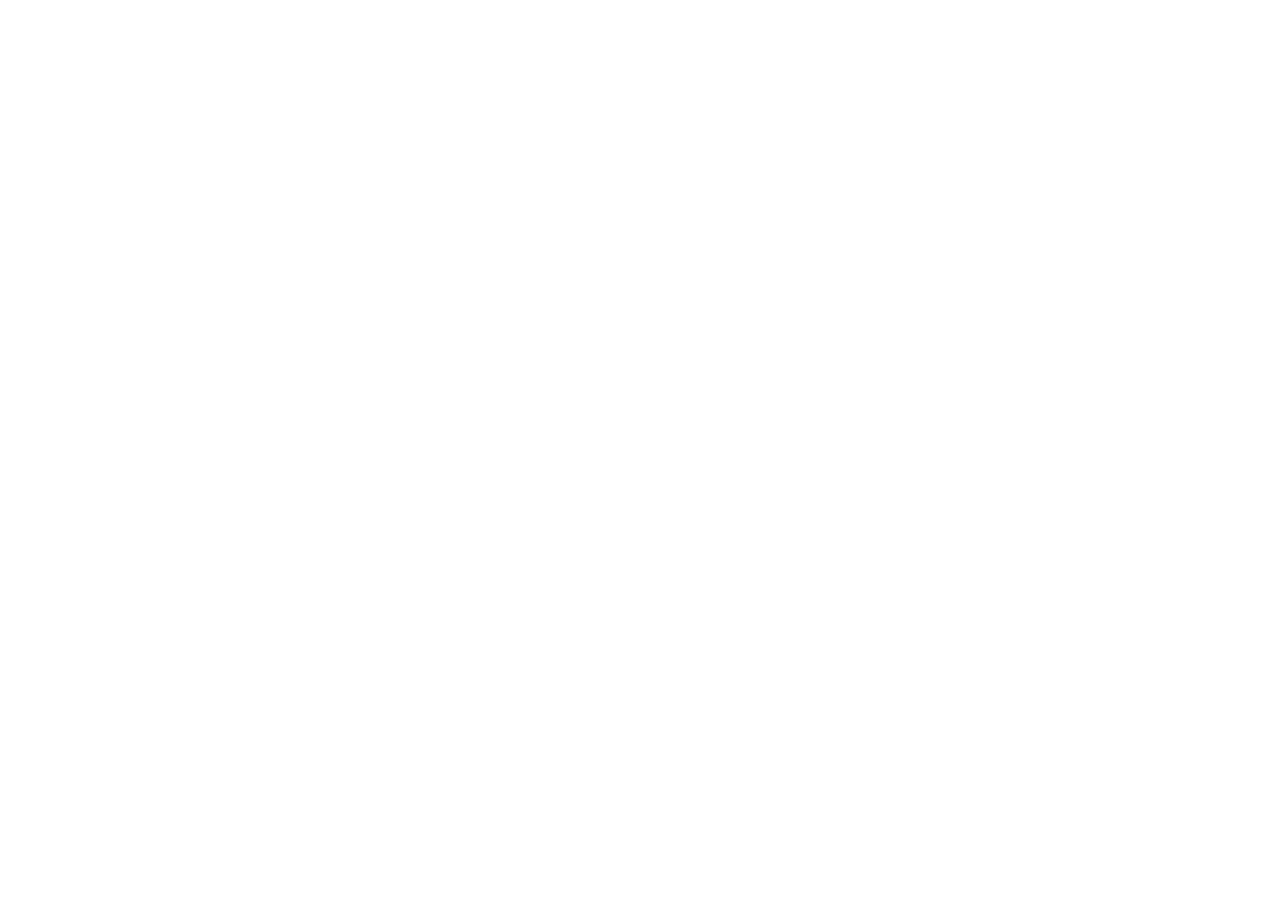
==== horizon/index.html @ 77a8c674 "horizon iniital" ====
<!doctype html>
<html lang="en">
  <head>
    <meta charset="UTF-8" />
    <link rel="icon" type="image/svg+xml" href="/horizon/favicon.svg" />
    <meta name="viewport" content="width=device-width, initial-scale=1.0" />
    <link href="https://fonts.googleapis.com/css2?family=Archivo:ital,wght@0,100..900;1,100..900&display=swap" rel="stylesheet">
    <link rel="stylesheet" href="https://cdn.jsdelivr.net/npm/bootstrap-icons@1.11.3/font/bootstrap-icons.min.css">
    <title>Horizon</title>
    <script type="module" crossorigin src="/horizon/assets/index-CND0jdTz.js"></script>
    <link rel="stylesheet" crossorigin href="/horizon/assets/index-DGvfvACC.css">
  </head>
  <body>
    <div id="root"></div>
  </body>
</html>
---- horizon/assets/index-DGvfvACC.css ----
*,:before,:after{box-sizing:border-box;border-width:0;border-style:solid;border-color:#e5e7eb}:before,:after{--tw-content: ""}html,:host{line-height:1.5;-webkit-text-size-adjust:100%;-moz-tab-size:4;-o-tab-size:4;tab-size:4;font-family:Archivo;font-feature-settings:normal;font-variation-settings:normal;-webkit-tap-highlight-color:transparent}body{margin:0;line-height:inherit}hr{height:0;color:inherit;border-top-width:1px}abbr:where([title]){-webkit-text-decoration:underline dotted;text-decoration:underline dotted}h1,h2,h3,h4,h5,h6{font-size:inherit;font-weight:inherit}a{color:inherit;text-decoration:inherit}b,strong{font-weight:bolder}code,kbd,samp,pre{font-family:ui-monospace,SFMono-Regular,Menlo,Monaco,Consolas,Liberation Mono,Courier New,monospace;font-feature-settings:normal;font-variation-settings:normal;font-size:1em}small{font-size:80%}sub,sup{font-size:75%;line-height:0;position:relative;vertical-align:baseline}sub{bottom:-.25em}sup{top:-.5em}table{text-indent:0;border-color:inherit;border-collapse:collapse}button,input,optgroup,select,textarea{font-family:inherit;font-feature-settings:inherit;font-variation-settings:inherit;font-size:100%;font-weight:inherit;line-height:inherit;letter-spacing:inherit;color:inherit;margin:0;padding:0}button,select{text-transform:none}button,input:where([type=button]),input:where([type=reset]),input:where([type=submit]){-webkit-appearance:button;background-color:transparent;background-image:none}:-moz-focusring{outline:auto}:-moz-ui-invalid{box-shadow:none}progress{vertical-align:baseline}::-webkit-inner-spin-button,::-webkit-outer-spin-button{height:auto}[type=search]{-webkit-appearance:textfield;outline-offset:-2px}::-webkit-search-decoration{-webkit-appearance:none}::-webkit-file-upload-button{-webkit-appearance:button;font:inherit}summary{display:list-item}blockquote,dl,dd,h1,h2,h3,h4,h5,h6,hr,figure,p,pre{margin:0}fieldset{margin:0;padding:0}legend{padding:0}ol,ul,menu{list-style:none;margin:0;padding:0}dialog{padding:0}textarea{resize:vertical}input::-moz-placeholder,textarea::-moz-placeholder{opacity:1;color:#9ca3af}input::placeholder,textarea::placeholder{opacity:1;color:#9ca3af}button,[role=button]{cursor:pointer}:disabled{cursor:default}img,svg,video,canvas,audio,iframe,embed,object{display:block;vertical-align:middle}img,video{max-width:100%;height:auto}[hidden]{display:none}*,:before,:after{--tw-border-spacing-x: 0;--tw-border-spacing-y: 0;--tw-translate-x: 0;--tw-translate-y: 0;--tw-rotate: 0;--tw-skew-x: 0;--tw-skew-y: 0;--tw-scale-x: 1;--tw-scale-y: 1;--tw-pan-x: ;--tw-pan-y: ;--tw-pinch-zoom: ;--tw-scroll-snap-strictness: proximity;--tw-gradient-from-position: ;--tw-gradient-via-position: ;--tw-gradient-to-position: ;--tw-ordinal: ;--tw-slashed-zero: ;--tw-numeric-figure: ;--tw-numeric-spacing: ;--tw-numeric-fraction: ;--tw-ring-inset: ;--tw-ring-offset-width: 0px;--tw-ring-offset-color: #fff;--tw-ring-color: rgb(59 130 246 / .5);--tw-ring-offset-shadow: 0 0 #0000;--tw-ring-shadow: 0 0 #0000;--tw-shadow: 0 0 #0000;--tw-shadow-colored: 0 0 #0000;--tw-blur: ;--tw-brightness: ;--tw-contrast: ;--tw-grayscale: ;--tw-hue-rotate: ;--tw-invert: ;--tw-saturate: ;--tw-sepia: ;--tw-drop-shadow: ;--tw-backdrop-blur: ;--tw-backdrop-brightness: ;--tw-backdrop-contrast: ;--tw-backdrop-grayscale: ;--tw-backdrop-hue-rotate: ;--tw-backdrop-invert: ;--tw-backdrop-opacity: ;--tw-backdrop-saturate: ;--tw-backdrop-sepia: ;--tw-contain-size: ;--tw-contain-layout: ;--tw-contain-paint: ;--tw-contain-style: }::backdrop{--tw-border-spacing-x: 0;--tw-border-spacing-y: 0;--tw-translate-x: 0;--tw-translate-y: 0;--tw-rotate: 0;--tw-skew-x: 0;--tw-skew-y: 0;--tw-scale-x: 1;--tw-scale-y: 1;--tw-pan-x: ;--tw-pan-y: ;--tw-pinch-zoom: ;--tw-scroll-snap-strictness: proximity;--tw-gradient-from-position: ;--tw-gradient-via-position: ;--tw-gradient-to-position: ;--tw-ordinal: ;--tw-slashed-zero: ;--tw-numeric-figure: ;--tw-numeric-spacing: ;--tw-numeric-fraction: ;--tw-ring-inset: ;--tw-ring-offset-width: 0px;--tw-ring-offset-color: #fff;--tw-ring-color: rgb(59 130 246 / .5);--tw-ring-offset-shadow: 0 0 #0000;--tw-ring-shadow: 0 0 #0000;--tw-shadow: 0 0 #0000;--tw-shadow-colored: 0 0 #0000;--tw-blur: ;--tw-brightness: ;--tw-contrast: ;--tw-grayscale: ;--tw-hue-rotate: ;--tw-invert: ;--tw-saturate: ;--tw-sepia: ;--tw-drop-shadow: ;--tw-backdrop-blur: ;--tw-backdrop-brightness: ;--tw-backdrop-contrast: ;--tw-backdrop-grayscale: ;--tw-backdrop-hue-rotate: ;--tw-backdrop-invert: ;--tw-backdrop-opacity: ;--tw-backdrop-saturate: ;--tw-backdrop-sepia: ;--tw-contain-size: ;--tw-contain-layout: ;--tw-contain-paint: ;--tw-contain-style: }.container{width:100%}@media (min-width: 640px){.container{max-width:640px}}@media (min-width: 768px){.container{max-width:768px}}@media (min-width: 1024px){.container{max-width:1024px}}@media (min-width: 1280px){.container{max-width:1280px}}@media (min-width: 1536px){.container{max-width:1536px}}.cc-hide-scroll{-ms-overflow-style:none;scrollbar-width:none}.absolute{position:absolute}.relative{position:relative}.sticky{position:sticky}.left-0{left:0}.top-0{top:0}.z-0{z-index:0}.z-10{z-index:10}.z-20{z-index:20}.z-30{z-index:30}.m-auto{margin:auto}.mx-4{margin-left:1rem;margin-right:1rem}.mx-8{margin-left:2rem;margin-right:2rem}.my-2{margin-top:.5rem;margin-bottom:.5rem}.my-3{margin-top:.75rem;margin-bottom:.75rem}.my-4{margin-top:1rem;margin-bottom:1rem}.my-5{margin-top:1.25rem;margin-bottom:1.25rem}.my-6{margin-top:1.5rem;margin-bottom:1.5rem}.ml-auto{margin-left:auto}.mr-2{margin-right:.5rem}.mr-auto{margin-right:auto}.line-clamp-2{overflow:hidden;display:-webkit-box;-webkit-box-orient:vertical;-webkit-line-clamp:2}.line-clamp-4{overflow:hidden;display:-webkit-box;-webkit-box-orient:vertical;-webkit-line-clamp:4}.block{display:block}.inline-block{display:inline-block}.flex{display:flex}.grid{display:grid}.hidden{display:none}.h-1\/2{height:50%}.h-12{height:3rem}.h-16{height:4rem}.h-20{height:5rem}.h-32{height:8rem}.h-48{height:12rem}.h-64{height:16rem}.h-8{height:2rem}.h-auto{height:auto}.h-full{height:100%}.max-h-\[256px\]{max-height:256px}.min-h-screen{min-height:100vh}.w-1\/2{width:50%}.w-1\/3{width:33.333333%}.w-12{width:3rem}.w-2\/3{width:66.666667%}.w-20{width:5rem}.w-24{width:6rem}.w-3\/4{width:75%}.w-32{width:8rem}.w-auto{width:auto}.w-full{width:100%}.-translate-x-1\/2{--tw-translate-x: -50%;transform:translate(var(--tw-translate-x),var(--tw-translate-y)) rotate(var(--tw-rotate)) skew(var(--tw-skew-x)) skewY(var(--tw-skew-y)) scaleX(var(--tw-scale-x)) scaleY(var(--tw-scale-y))}.-translate-y-1\/2{--tw-translate-y: -50%;transform:translate(var(--tw-translate-x),var(--tw-translate-y)) rotate(var(--tw-rotate)) skew(var(--tw-skew-x)) skewY(var(--tw-skew-y)) scaleX(var(--tw-scale-x)) scaleY(var(--tw-scale-y))}.scale-50{--tw-scale-x: .5;--tw-scale-y: .5;transform:translate(var(--tw-translate-x),var(--tw-translate-y)) rotate(var(--tw-rotate)) skew(var(--tw-skew-x)) skewY(var(--tw-skew-y)) scaleX(var(--tw-scale-x)) scaleY(var(--tw-scale-y))}.scale-\[60\%\]{--tw-scale-x: 60%;--tw-scale-y: 60%;transform:translate(var(--tw-translate-x),var(--tw-translate-y)) rotate(var(--tw-rotate)) skew(var(--tw-skew-x)) skewY(var(--tw-skew-y)) scaleX(var(--tw-scale-x)) scaleY(var(--tw-scale-y))}.transform{transform:translate(var(--tw-translate-x),var(--tw-translate-y)) rotate(var(--tw-rotate)) skew(var(--tw-skew-x)) skewY(var(--tw-skew-y)) scaleX(var(--tw-scale-x)) scaleY(var(--tw-scale-y))}.cursor-pointer{cursor:pointer}.flex-col-reverse{flex-direction:column-reverse}.flex-wrap{flex-wrap:wrap}.flex-nowrap{flex-wrap:nowrap}.items-end{align-items:flex-end}.items-center{align-items:center}.justify-end{justify-content:flex-end}.justify-center{justify-content:center}.overflow-hidden{overflow:hidden}.overflow-x-scroll{overflow-x:scroll}.rounded-full{border-radius:9999px}.rounded-lg{border-radius:.5rem}.rounded-md{border-radius:.375rem}.rounded-xl{border-radius:.75rem}.rounded-r-lg{border-top-right-radius:.5rem;border-bottom-right-radius:.5rem}.rounded-t-xl{border-top-left-radius:.75rem;border-top-right-radius:.75rem}.border{border-width:1px}.border-b{border-bottom-width:1px}.border-l-4{border-left-width:4px}.border-t{border-top-width:1px}.border-primary-300{--tw-border-opacity: 1;border-color:rgb(209 213 219 / var(--tw-border-opacity))}.border-b-primary-300{--tw-border-opacity: 1;border-bottom-color:rgb(209 213 219 / var(--tw-border-opacity))}.border-l-primary-600{--tw-border-opacity: 1;border-left-color:rgb(75 85 99 / var(--tw-border-opacity))}.bg-accent-200{--tw-bg-opacity: 1;background-color:rgb(191 219 254 / var(--tw-bg-opacity))}.bg-accent-300{--tw-bg-opacity: 1;background-color:rgb(147 197 253 / var(--tw-bg-opacity))}.bg-accent-50{--tw-bg-opacity: 1;background-color:rgb(239 246 255 / var(--tw-bg-opacity))}.bg-accent-600{--tw-bg-opacity: 1;background-color:rgb(37 99 235 / var(--tw-bg-opacity))}.bg-accent-950{--tw-bg-opacity: 1;background-color:rgb(23 37 84 / var(--tw-bg-opacity))}.bg-primary-100{--tw-bg-opacity: 1;background-color:rgb(243 244 246 / var(--tw-bg-opacity))}.bg-primary-200{--tw-bg-opacity: 1;background-color:rgb(229 231 235 / var(--tw-bg-opacity))}.bg-primary-300{--tw-bg-opacity: 1;background-color:rgb(209 213 219 / var(--tw-bg-opacity))}.bg-primary-50{--tw-bg-opacity: 1;background-color:rgb(249 250 251 / var(--tw-bg-opacity))}.bg-primary-600{--tw-bg-opacity: 1;background-color:rgb(75 85 99 / var(--tw-bg-opacity))}.bg-transparent{background-color:transparent}.bg-white{--tw-bg-opacity: 1;background-color:rgb(255 255 255 / var(--tw-bg-opacity))}.bg-gradient-to-b{background-image:linear-gradient(to bottom,var(--tw-gradient-stops))}.bg-gradient-to-br{background-image:linear-gradient(to bottom right,var(--tw-gradient-stops))}.bg-gradient-to-t{background-image:linear-gradient(to top,var(--tw-gradient-stops))}.from-accent-100{--tw-gradient-from: #dbeafe var(--tw-gradient-from-position);--tw-gradient-to: rgb(219 234 254 / 0) var(--tw-gradient-to-position);--tw-gradient-stops: var(--tw-gradient-from), var(--tw-gradient-to)}.from-accent-300{--tw-gradient-from: #93c5fd var(--tw-gradient-from-position);--tw-gradient-to: rgb(147 197 253 / 0) var(--tw-gradient-to-position);--tw-gradient-stops: var(--tw-gradient-from), var(--tw-gradient-to)}.from-accent-500{--tw-gradient-from: #3b82f6 var(--tw-gradient-from-position);--tw-gradient-to: rgb(59 130 246 / 0) var(--tw-gradient-to-position);--tw-gradient-stops: var(--tw-gradient-from), var(--tw-gradient-to)}.from-accent-700{--tw-gradient-from: #1d4ed8 var(--tw-gradient-from-position);--tw-gradient-to: rgb(29 78 216 / 0) var(--tw-gradient-to-position);--tw-gradient-stops: var(--tw-gradient-from), var(--tw-gradient-to)}.from-primary-200{--tw-gradient-from: #e5e7eb var(--tw-gradient-from-position);--tw-gradient-to: rgb(229 231 235 / 0) var(--tw-gradient-to-position);--tw-gradient-stops: var(--tw-gradient-from), var(--tw-gradient-to)}.from-primary-300{--tw-gradient-from: #d1d5db var(--tw-gradient-from-position);--tw-gradient-to: rgb(209 213 219 / 0) var(--tw-gradient-to-position);--tw-gradient-stops: var(--tw-gradient-from), var(--tw-gradient-to)}.from-10\%{--tw-gradient-from-position: 10%}.via-accent-500{--tw-gradient-to: rgb(59 130 246 / 0) var(--tw-gradient-to-position);--tw-gradient-stops: var(--tw-gradient-from), #3b82f6 var(--tw-gradient-via-position), var(--tw-gradient-to)}.to-accent-300{--tw-gradient-to: #93c5fd var(--tw-gradient-to-position)}.to-primary-100{--tw-gradient-to: #f3f4f6 var(--tw-gradient-to-position)}.to-primary-50{--tw-gradient-to: #f9fafb var(--tw-gradient-to-position)}.to-transparent{--tw-gradient-to: transparent var(--tw-gradient-to-position)}.to-20\%{--tw-gradient-to-position: 20%}.to-40\%{--tw-gradient-to-position: 40%}.fill-accent-600{fill:#2563eb}.fill-primary-600{fill:#4b5563}.object-cover{-o-object-fit:cover;object-fit:cover}.p-1{padding:.25rem}.p-2{padding:.5rem}.p-3{padding:.75rem}.p-4{padding:1rem}.p-6{padding:1.5rem}.p-8{padding:2rem}.px-2{padding-left:.5rem;padding-right:.5rem}.px-3{padding-left:.75rem;padding-right:.75rem}.px-4{padding-left:1rem;padding-right:1rem}.px-5{padding-left:1.25rem;padding-right:1.25rem}.px-6{padding-left:1.5rem;padding-right:1.5rem}.px-8{padding-left:2rem;padding-right:2rem}.py-1{padding-top:.25rem;padding-bottom:.25rem}.py-16{padding-top:4rem;padding-bottom:4rem}.py-2{padding-top:.5rem;padding-bottom:.5rem}.py-3{padding-top:.75rem;padding-bottom:.75rem}.py-32{padding-top:8rem;padding-bottom:8rem}.py-4{padding-top:1rem;padding-bottom:1rem}.py-5{padding-top:1.25rem;padding-bottom:1.25rem}.py-6{padding-top:1.5rem;padding-bottom:1.5rem}.py-8{padding-top:2rem;padding-bottom:2rem}.pb-4{padding-bottom:1rem}.pb-5{padding-bottom:1.25rem}.pb-6{padding-bottom:1.5rem}.pt-6{padding-top:1.5rem}.pt-8{padding-top:2rem}.text-left{text-align:left}.text-center{text-align:center}.text-right{text-align:right}.text-justify{text-align:justify}.text-3xl{font-size:1.875rem;line-height:2.25rem}.text-4xl{font-size:2.25rem;line-height:2.5rem}.text-5xl{font-size:3rem;line-height:1}.text-6xl{font-size:3.75rem;line-height:1}.text-base{font-size:1rem;line-height:1.5rem}.text-lg{font-size:1.125rem;line-height:1.75rem}.text-sm{font-size:.875rem;line-height:1.25rem}.text-xl{font-size:1.25rem;line-height:1.75rem}.text-xs{font-size:.75rem;line-height:1rem}.font-bold{font-weight:700}.font-light{font-weight:300}.font-medium{font-weight:500}.font-semibold{font-weight:600}.font-thin{font-weight:100}.uppercase{text-transform:uppercase}.leading-relaxed{line-height:1.625}.leading-snug{line-height:1.375}.tracking-wide{letter-spacing:.025em}.tracking-widest{letter-spacing:.1em}.text-accent-200{--tw-text-opacity: 1;color:rgb(191 219 254 / var(--tw-text-opacity))}.text-accent-500{--tw-text-opacity: 1;color:rgb(59 130 246 / var(--tw-text-opacity))}.text-accent-600{--tw-text-opacity: 1;color:rgb(37 99 235 / var(--tw-text-opacity))}.text-accent-950{--tw-text-opacity: 1;color:rgb(23 37 84 / var(--tw-text-opacity))}.text-primary-100{--tw-text-opacity: 1;color:rgb(243 244 246 / var(--tw-text-opacity))}.text-primary-200{--tw-text-opacity: 1;color:rgb(229 231 235 / var(--tw-text-opacity))}.text-primary-500{--tw-text-opacity: 1;color:rgb(107 114 128 / var(--tw-text-opacity))}.text-primary-600{--tw-text-opacity: 1;color:rgb(75 85 99 / var(--tw-text-opacity))}.text-primary-700{--tw-text-opacity: 1;color:rgb(55 65 81 / var(--tw-text-opacity))}.text-primary-800{--tw-text-opacity: 1;color:rgb(31 41 55 / var(--tw-text-opacity))}.opacity-100{opacity:1}.shadow-2xl{--tw-shadow: 0 25px 50px -12px rgb(0 0 0 / .25);--tw-shadow-colored: 0 25px 50px -12px var(--tw-shadow-color);box-shadow:var(--tw-ring-offset-shadow, 0 0 #0000),var(--tw-ring-shadow, 0 0 #0000),var(--tw-shadow)}.shadow-lg{--tw-shadow: 0 10px 15px -3px rgb(0 0 0 / .1), 0 4px 6px -4px rgb(0 0 0 / .1);--tw-shadow-colored: 0 10px 15px -3px var(--tw-shadow-color), 0 4px 6px -4px var(--tw-shadow-color);box-shadow:var(--tw-ring-offset-shadow, 0 0 #0000),var(--tw-ring-shadow, 0 0 #0000),var(--tw-shadow)}.shadow-md{--tw-shadow: 0 4px 6px -1px rgb(0 0 0 / .1), 0 2px 4px -2px rgb(0 0 0 / .1);--tw-shadow-colored: 0 4px 6px -1px var(--tw-shadow-color), 0 2px 4px -2px var(--tw-shadow-color);box-shadow:var(--tw-ring-offset-shadow, 0 0 #0000),var(--tw-ring-shadow, 0 0 #0000),var(--tw-shadow)}.shadow-sm{--tw-shadow: 0 1px 2px 0 rgb(0 0 0 / .05);--tw-shadow-colored: 0 1px 2px 0 var(--tw-shadow-color);box-shadow:var(--tw-ring-offset-shadow, 0 0 #0000),var(--tw-ring-shadow, 0 0 #0000),var(--tw-shadow)}.shadow-xl{--tw-shadow: 0 20px 25px -5px rgb(0 0 0 / .1), 0 8px 10px -6px rgb(0 0 0 / .1);--tw-shadow-colored: 0 20px 25px -5px var(--tw-shadow-color), 0 8px 10px -6px var(--tw-shadow-color);box-shadow:var(--tw-ring-offset-shadow, 0 0 #0000),var(--tw-ring-shadow, 0 0 #0000),var(--tw-shadow)}.blur-3xl{--tw-blur: blur(64px);filter:var(--tw-blur) var(--tw-brightness) var(--tw-contrast) var(--tw-grayscale) var(--tw-hue-rotate) var(--tw-invert) var(--tw-saturate) var(--tw-sepia) var(--tw-drop-shadow)}.filter{filter:var(--tw-blur) var(--tw-brightness) var(--tw-contrast) var(--tw-grayscale) var(--tw-hue-rotate) var(--tw-invert) var(--tw-saturate) var(--tw-sepia) var(--tw-drop-shadow)}.transition-\[height\]{transition-property:height;transition-timing-function:cubic-bezier(.4,0,.2,1);transition-duration:.15s}.transition-all{transition-property:all;transition-timing-function:cubic-bezier(.4,0,.2,1);transition-duration:.15s}.duration-1000{transition-duration:1s}html{scroll-behavior:smooth}.hover\:border-l-accent-600:hover{--tw-border-opacity: 1;border-left-color:rgb(37 99 235 / var(--tw-border-opacity))}.hover\:shadow-lg:hover{--tw-shadow: 0 10px 15px -3px rgb(0 0 0 / .1), 0 4px 6px -4px rgb(0 0 0 / .1);--tw-shadow-colored: 0 10px 15px -3px var(--tw-shadow-color), 0 4px 6px -4px var(--tw-shadow-color);box-shadow:var(--tw-ring-offset-shadow, 0 0 #0000),var(--tw-ring-shadow, 0 0 #0000),var(--tw-shadow)}.focus\:border-b-primary-600:focus{--tw-border-opacity: 1;border-bottom-color:rgb(75 85 99 / var(--tw-border-opacity))}.focus\:outline-0:focus{outline-width:0px}.group:hover .group-hover\:scale-100{--tw-scale-x: 1;--tw-scale-y: 1;transform:translate(var(--tw-translate-x),var(--tw-translate-y)) rotate(var(--tw-rotate)) skew(var(--tw-skew-x)) skewY(var(--tw-skew-y)) scaleX(var(--tw-scale-x)) scaleY(var(--tw-scale-y))}.group:hover .group-hover\:text-accent-600{--tw-text-opacity: 1;color:rgb(37 99 235 / var(--tw-text-opacity))}@media (max-width: 768px){.group[data-open=false] .max-\[768px\]\:group-data-\[open\=false\]\:h-0{height:0px}}@media (min-width: 768px){.md\:fixed{position:fixed}.md\:my-0{margin-top:0;margin-bottom:0}.md\:my-8{margin-top:2rem;margin-bottom:2rem}.md\:line-clamp-none{overflow:visible;display:block;-webkit-box-orient:horizontal;-webkit-line-clamp:none}.md\:hidden{display:none}.md\:max-h-\[800px\]{max-height:800px}.md\:min-h-\[40vh\]{min-height:40vh}.md\:w-1\/2{width:50%}.md\:w-2\/3{width:66.666667%}.md\:w-3\/4{width:75%}.md\:w-auto{width:auto}.md\:w-full{width:100%}.md\:translate-y-1\/2{--tw-translate-y: 50%;transform:translate(var(--tw-translate-x),var(--tw-translate-y)) rotate(var(--tw-rotate)) skew(var(--tw-skew-x)) skewY(var(--tw-skew-y)) scaleX(var(--tw-scale-x)) scaleY(var(--tw-scale-y))}.md\:scale-\[80\%\]{--tw-scale-x: 80%;--tw-scale-y: 80%;transform:translate(var(--tw-translate-x),var(--tw-translate-y)) rotate(var(--tw-rotate)) skew(var(--tw-skew-x)) skewY(var(--tw-skew-y)) scaleX(var(--tw-scale-x)) scaleY(var(--tw-scale-y))}.md\:grid-cols-3{grid-template-columns:repeat(3,minmax(0,1fr))}.md\:flex-row{flex-direction:row}.md\:flex-wrap{flex-wrap:wrap}.md\:flex-nowrap{flex-wrap:nowrap}.md\:overflow-x-hidden{overflow-x:hidden}.md\:rounded-lg{border-radius:.5rem}.md\:rounded-xl{border-radius:.75rem}.md\:border-t{border-top-width:1px}.md\:p-0{padding:0}.md\:p-16{padding:4rem}.md\:p-3{padding:.75rem}.md\:px-0{padding-left:0;padding-right:0}.md\:px-2{padding-left:.5rem;padding-right:.5rem}.md\:px-24{padding-left:6rem;padding-right:6rem}.md\:px-32{padding-left:8rem;padding-right:8rem}.md\:px-8{padding-left:2rem;padding-right:2rem}.md\:py-0{padding-top:0;padding-bottom:0}.md\:py-16{padding-top:4rem;padding-bottom:4rem}.md\:py-24{padding-top:6rem;padding-bottom:6rem}.md\:py-32{padding-top:8rem;padding-bottom:8rem}.md\:py-8{padding-top:2rem;padding-bottom:2rem}.md\:text-left{text-align:left}.md\:text-center{text-align:center}.md\:text-5xl{font-size:3rem;line-height:1}.md\:text-6xl{font-size:3.75rem;line-height:1}.md\:text-base{font-size:1rem;line-height:1.5rem}}@media (min-width: 1536px){.\32xl\:w-1\/2{width:50%}.\32xl\:w-2\/3{width:66.666667%}}
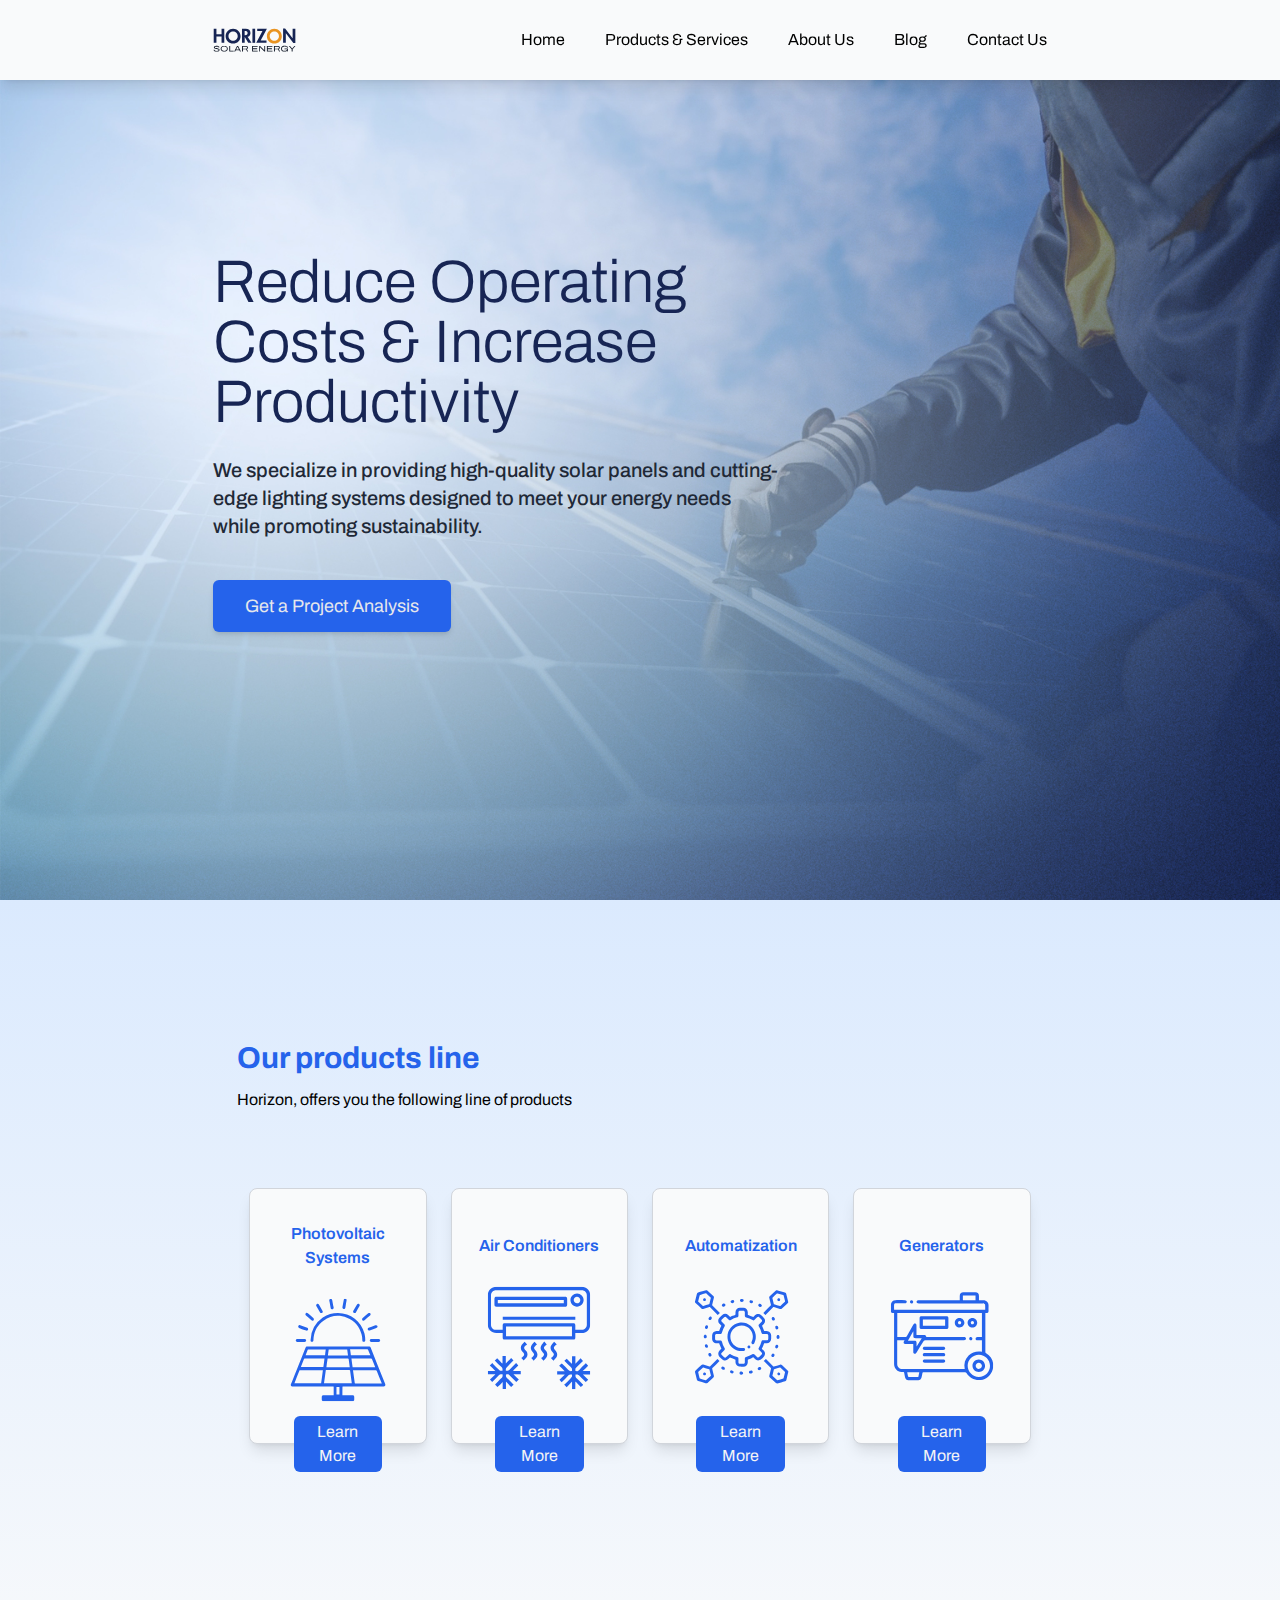
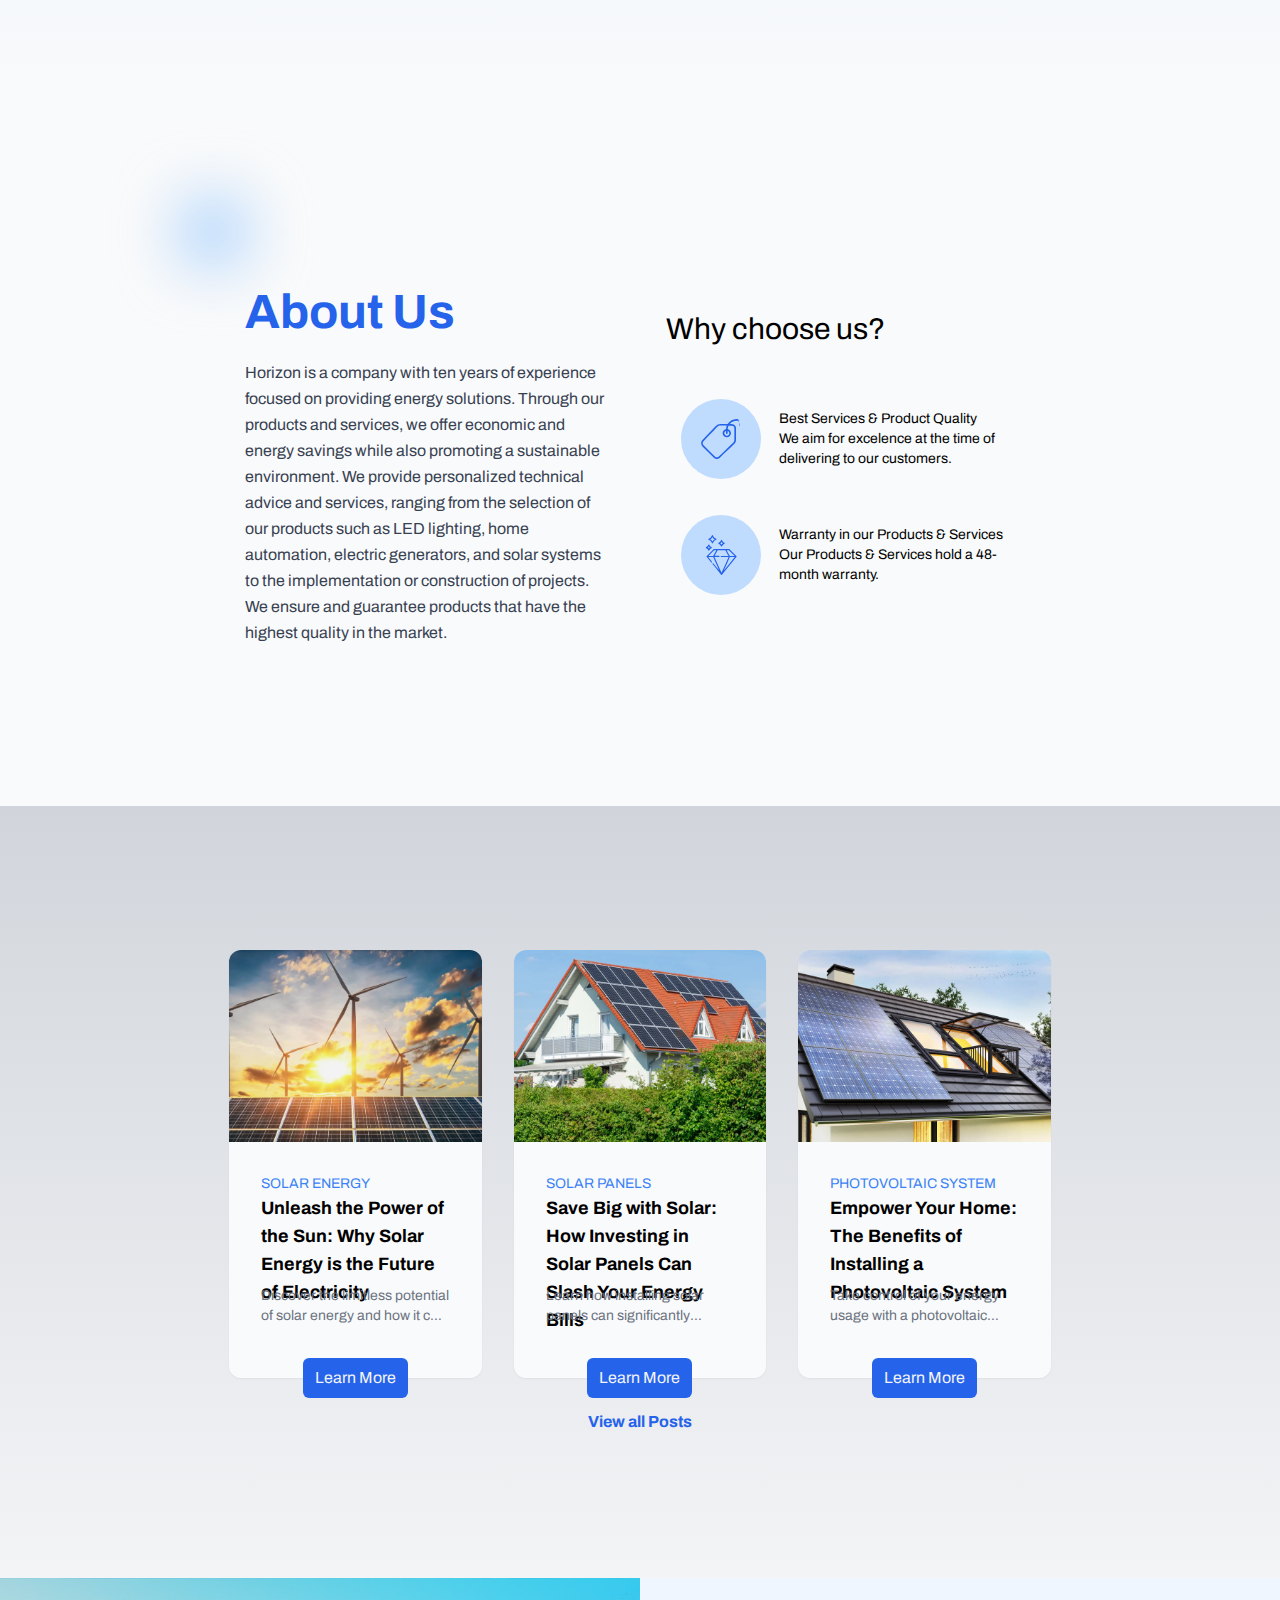
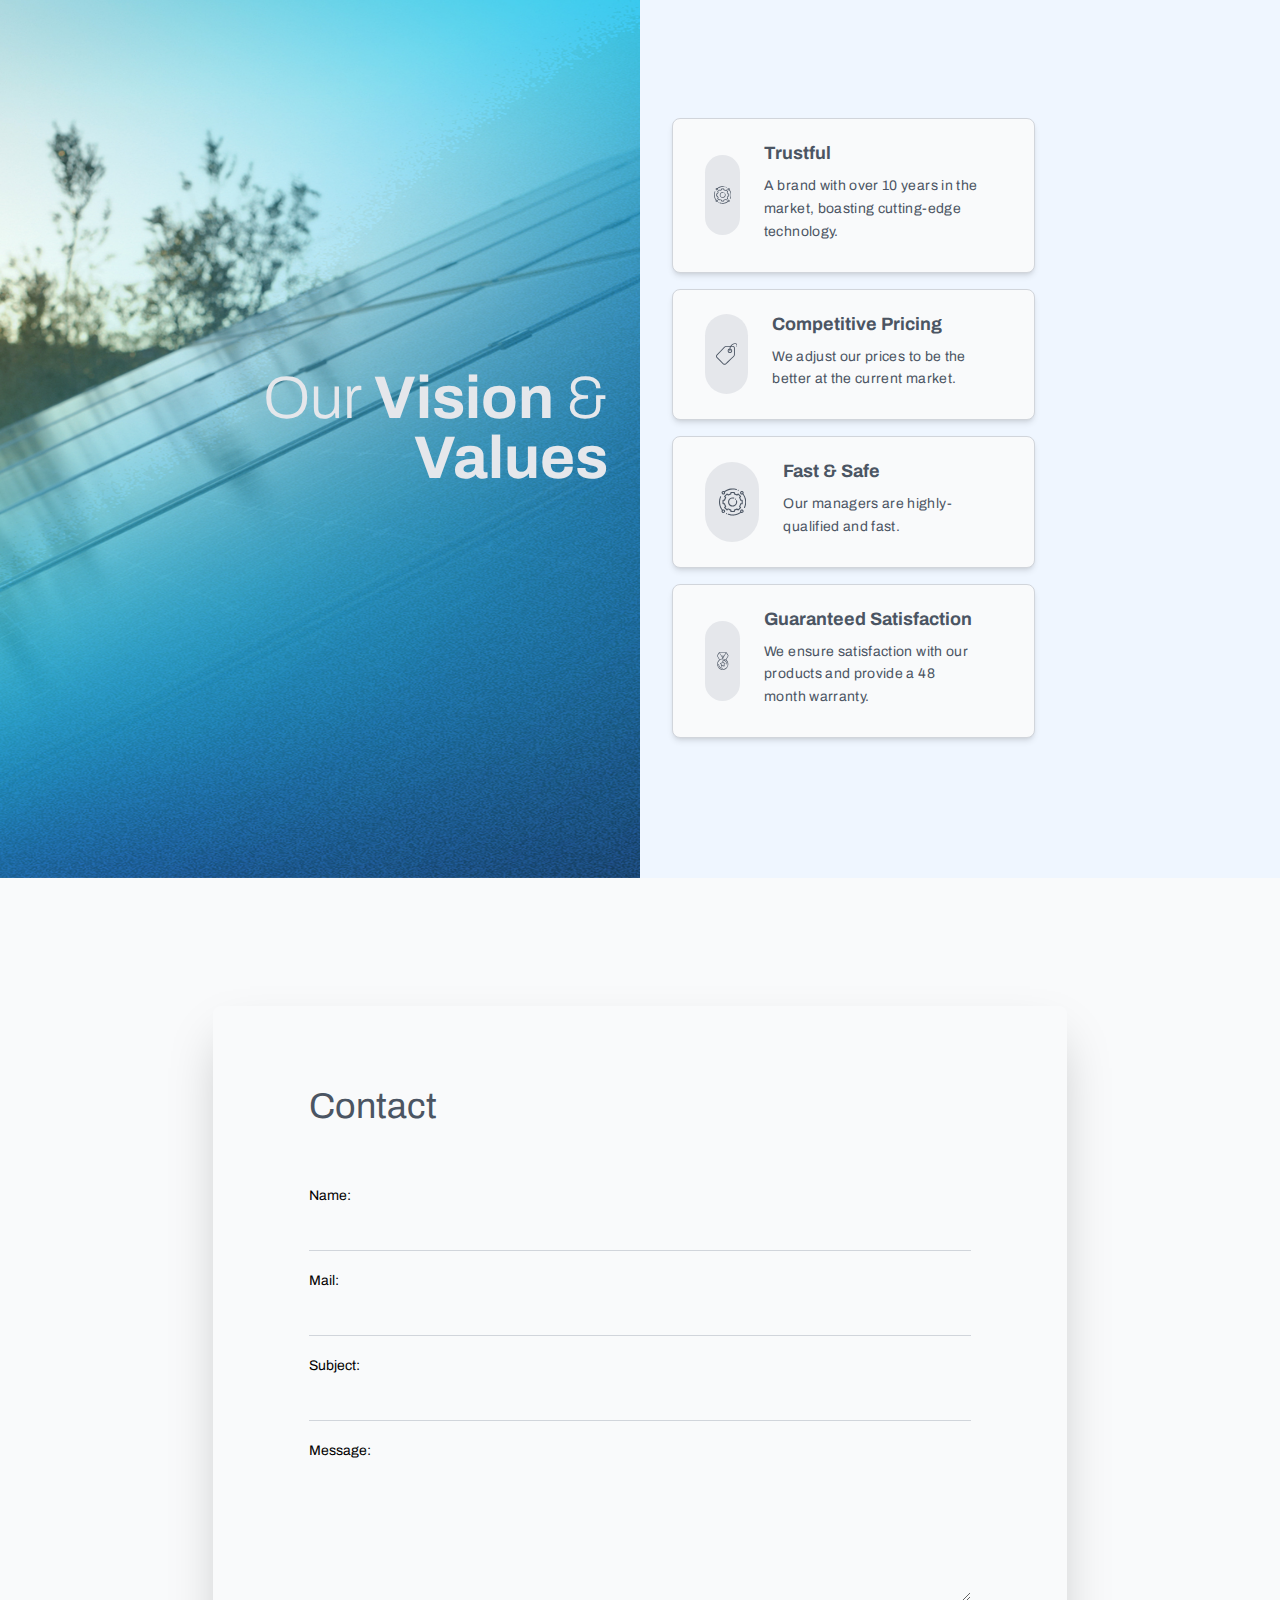
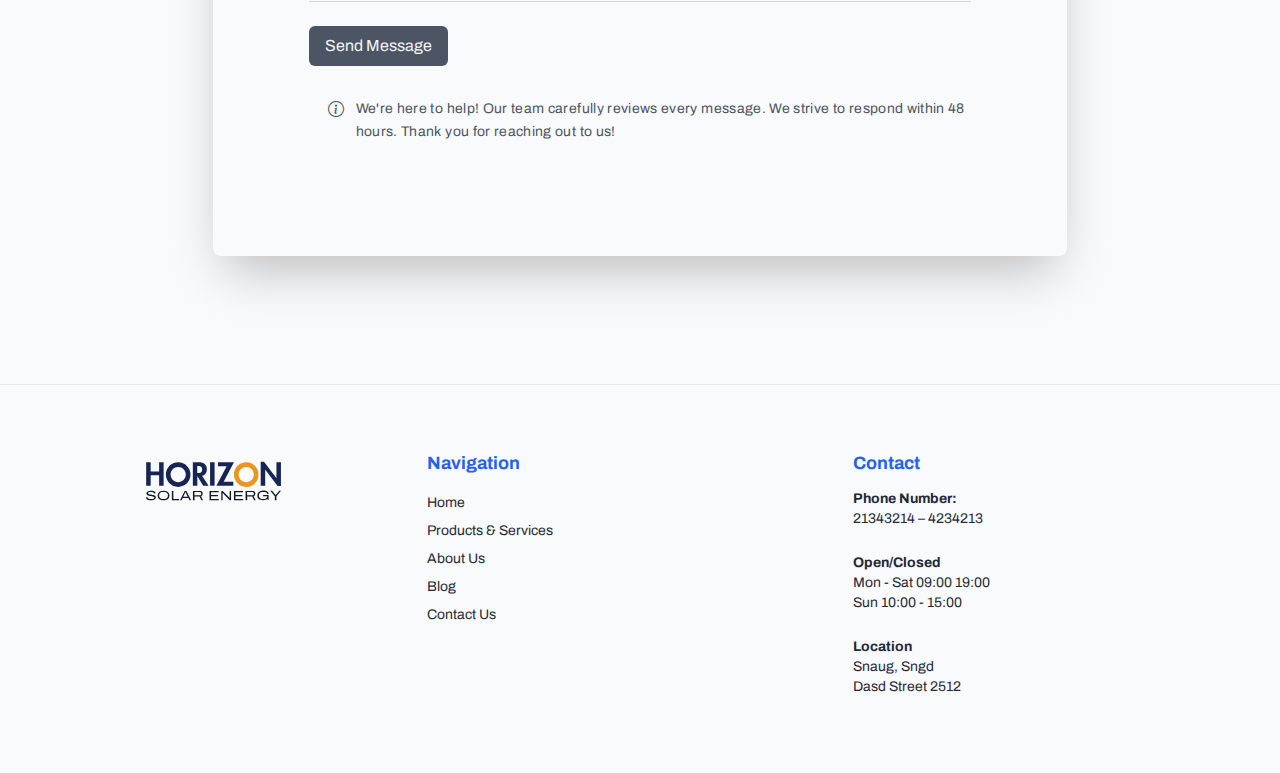
==== commit 319e54cc: "browserrouter -> hashrouter" ====
--- a/horizon/index.html
+++ b/horizon/index.html
@@ -7,7 +7,8 @@
     <link href="https://fonts.googleapis.com/css2?family=Archivo:ital,wght@0,100..900;1,100..900&display=swap" rel="stylesheet">
     <link rel="stylesheet" href="https://cdn.jsdelivr.net/npm/bootstrap-icons@1.11.3/font/bootstrap-icons.min.css">
     <title>Horizon</title>
-    <script type="module" crossorigin src="/horizon/assets/index-CND0jdTz.js"></script>
+	<!-- Test -->
+    <script type="module" crossorigin src="/horizon/assets/index-BCf--vk2.js"></script>
     <link rel="stylesheet" crossorigin href="/horizon/assets/index-DGvfvACC.css">
   </head>
   <body>
